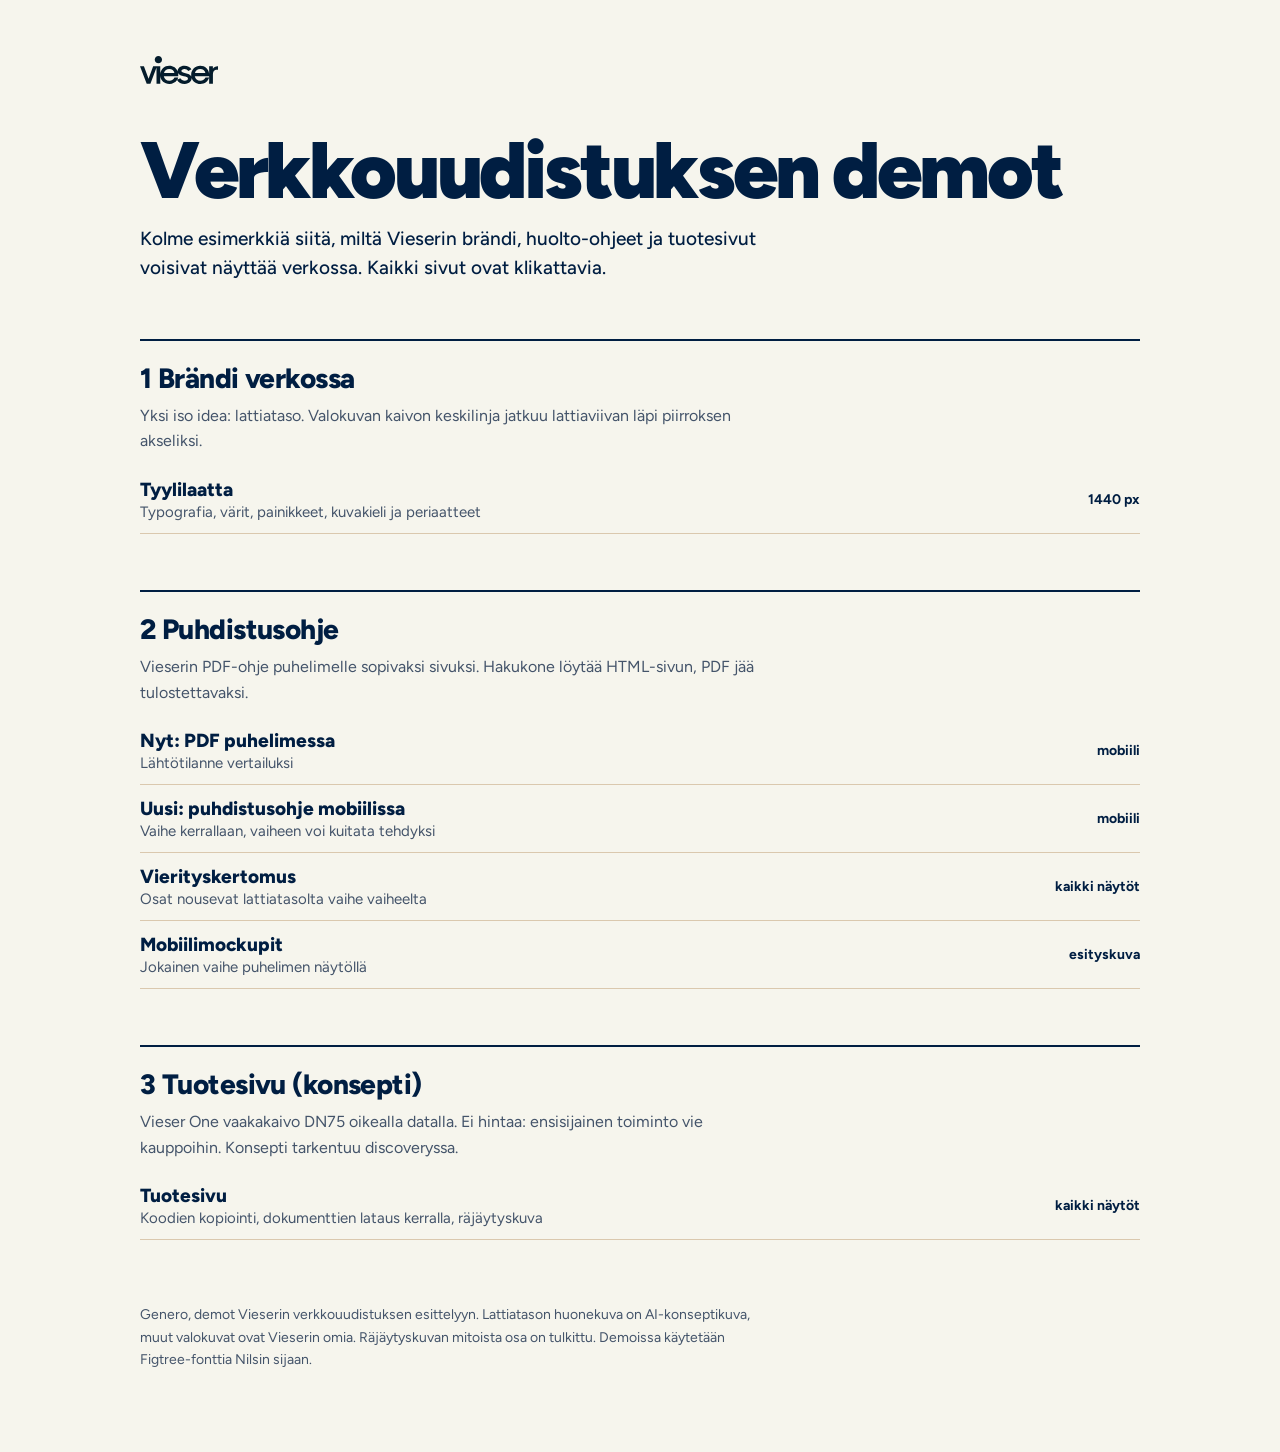
==== index.html @ a3907e9c "Vieser pitch-demot: tyylilaatta, puhdistusohje ja tuotesivun konsepti Co-Authored-By: Claude Opus 5." ====
<!doctype html>
<html lang="fi">
<head>
<meta charset="utf-8">
<meta name="robots" content="noindex, nofollow">
<meta name="viewport" content="width=device-width, initial-scale=1">
<title>Vieser, verkkouudistuksen demot</title>
<link rel="stylesheet" href="https://fonts.googleapis.com/css2?family=Figtree:wght@400;500;700;800;900&display=swap">
<style>
:root{--blue:#001e42;--sand:#f6f5ed;--dune:#dac8ae;--muted:#44546a;--mahogany:#993300}
*{box-sizing:border-box}
body{margin:0;background:var(--sand);color:var(--blue);font-family:Figtree,'Trebuchet MS',sans-serif}
main{max-width:1040px;margin:0 auto;padding:56px 20px 80px}
img.logo{height:28px;width:auto;display:block}
h1{margin:48px 0 16px;font-size:clamp(40px,7vw,80px);line-height:.95;font-weight:900;letter-spacing:-.04em}
.lead{margin:0;max-width:36em;font-size:19px;line-height:1.55;font-weight:500}
section{margin-top:56px;border-top:2px solid var(--blue);padding-top:20px}
h2{margin:0 0 8px;font-size:28px;font-weight:800;letter-spacing:-.02em}
section>p{margin:0 0 12px;max-width:40em;font-size:16px;line-height:1.6;color:var(--muted)}
ul{list-style:none;margin:0;padding:0}
li{border-bottom:1px solid var(--dune)}
li a{display:grid;grid-template-columns:minmax(0,1fr) auto;gap:16px;align-items:center;min-height:64px;padding:12px 0;color:var(--blue);text-decoration:none}
li a strong{font-size:19px;font-weight:800}
li a span{display:block;font-size:15px;color:var(--muted);margin-top:2px}
li a em{font-style:normal;font-size:14px;font-weight:700;white-space:nowrap}
li a:hover strong{text-decoration:underline;text-decoration-color:var(--mahogany);text-decoration-thickness:2px;text-underline-offset:5px}
li a:focus-visible{outline:none;box-shadow:0 0 0 3px var(--blue)}
footer{margin-top:64px;font-size:14px;line-height:1.6;color:var(--muted);max-width:44em}
</style>
</head>
<body>
<main>
  <img class="logo" src="img/bbff548fc7da4a5ddc5f29400d6f3d65.svg" alt="Vieser">
  <h1>Verkkouudistuksen demot</h1>
  <p class="lead">Kolme esimerkkiä siitä, miltä Vieserin brändi, huolto-ohjeet ja tuotesivut voisivat näyttää verkossa. Kaikki sivut ovat klikattavia.</p>

  <section>
    <h2>1 Brändi verkossa</h2>
    <p>Yksi iso idea: lattiataso. Valokuvan kaivon keskilinja jatkuu lattiaviivan läpi piirroksen akseliksi.</p>
    <ul>
      <li><a href="Main.dc.html"><div><strong>Tyylilaatta</strong><span>Typografia, värit, painikkeet, kuvakieli ja periaatteet</span></div><em>1440 px</em></a></li>
    </ul>
  </section>

  <section>
    <h2>2 Puhdistusohje</h2>
    <p>Vieserin PDF-ohje puhelimelle sopivaksi sivuksi. Hakukone löytää HTML-sivun, PDF jää tulostettavaksi.</p>
    <ul>
      <li><a href="Ohje-nyt.dc.html"><div><strong>Nyt: PDF puhelimessa</strong><span>Lähtötilanne vertailuksi</span></div><em>mobiili</em></a></li>
      <li><a href="Ohje.dc.html"><div><strong>Uusi: puhdistusohje mobiilissa</strong><span>Vaihe kerrallaan, vaiheen voi kuitata tehdyksi</span></div><em>mobiili</em></a></li>
      <li><a href="Ohje-scrolly.dc.html"><div><strong>Vierityskertomus</strong><span>Osat nousevat lattiatasolta vaihe vaiheelta</span></div><em>kaikki näytöt</em></a></li>
      <li><a href="Mobiilimockupit.dc.html"><div><strong>Mobiilimockupit</strong><span>Jokainen vaihe puhelimen näytöllä</span></div><em>esityskuva</em></a></li>
    </ul>
  </section>

  <section>
    <h2>3 Tuotesivu (konsepti)</h2>
    <p>Vieser One vaakakaivo DN75 oikealla datalla. Ei hintaa: ensisijainen toiminto vie kauppoihin. Konsepti tarkentuu discoveryssa.</p>
    <ul>
      <li><a href="Tuote.dc.html"><div><strong>Tuotesivu</strong><span>Koodien kopiointi, dokumenttien lataus kerralla, räjäytyskuva</span></div><em>kaikki näytöt</em></a></li>
    </ul>
  </section>

  <footer>Genero, demot Vieserin verkkouudistuksen esittelyyn. Lattiatason huonekuva on AI-konseptikuva, muut valokuvat ovat Vieserin omia. Räjäytyskuvan mitoista osa on tulkittu. Demoissa käytetään Figtree-fonttia Nilsin sijaan.</footer>
</main>
</body>
</html>
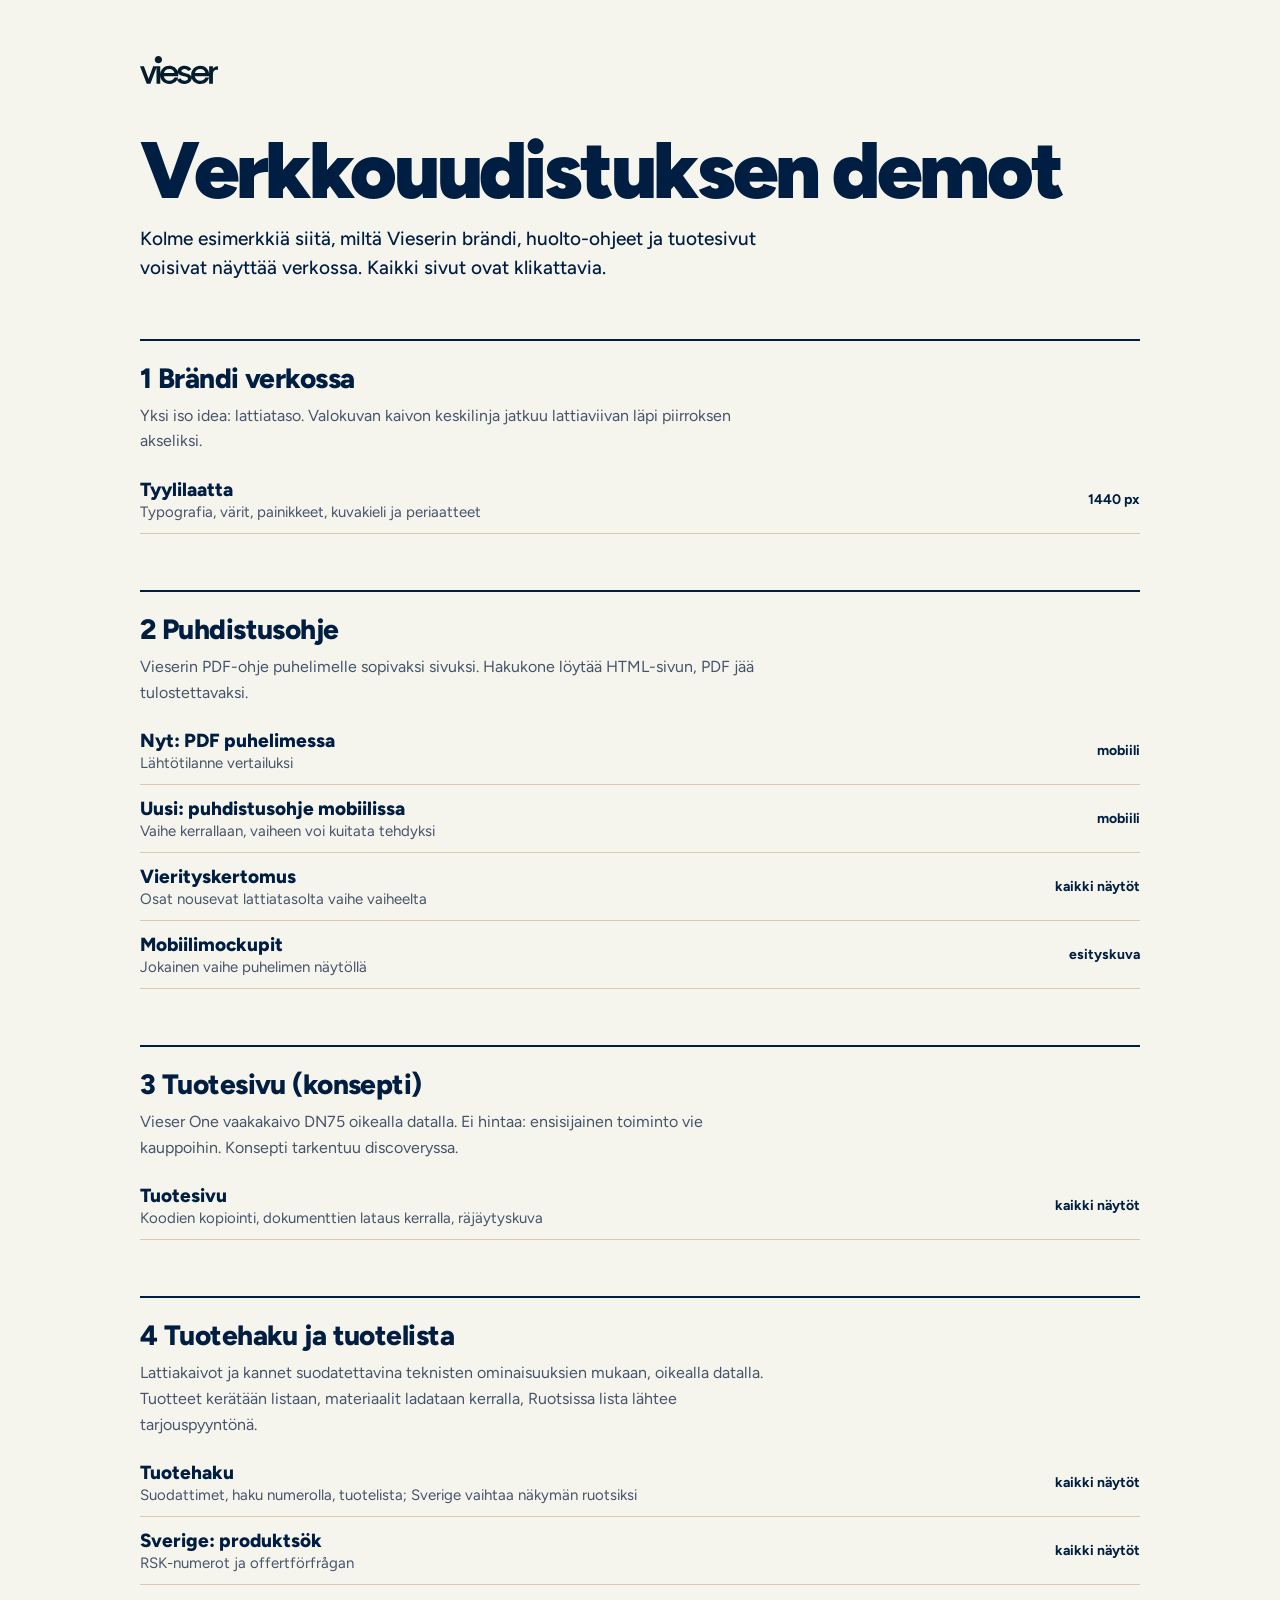
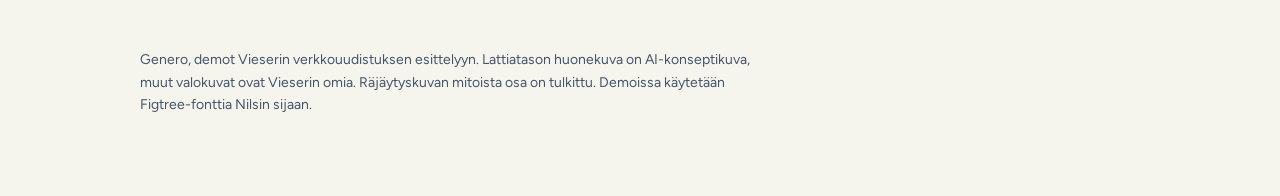
==== commit 9b5d0802: "Tuotehaku ja tuotelista (FI ja SE) demosivulle Co-Authored-By: Claude Opus 5.5 <noreply@anthropic.co" ====
--- a/index.html
+++ b/index.html
@@ -61,6 +61,15 @@
     </ul>
   </section>
 
+  <section>
+    <h2>4 Tuotehaku ja tuotelista</h2>
+    <p>Lattiakaivot ja kannet suodatettavina teknisten ominaisuuksien mukaan, oikealla datalla. Tuotteet kerätään listaan, materiaalit ladataan kerralla, Ruotsissa lista lähtee tarjouspyyntönä.</p>
+    <ul>
+      <li><a href="Tuotehaku.dc.html"><div><strong>Tuotehaku</strong><span>Suodattimet, haku numerolla, tuotelista; Sverige vaihtaa näkymän ruotsiksi</span></div><em>kaikki näytöt</em></a></li>
+      <li><a href="Tuotehaku-SE.dc.html"><div><strong>Sverige: produktsök</strong><span>RSK-numerot ja offertförfrågan</span></div><em>kaikki näytöt</em></a></li>
+    </ul>
+  </section>
+
   <footer>Genero, demot Vieserin verkkouudistuksen esittelyyn. Lattiatason huonekuva on AI-konseptikuva, muut valokuvat ovat Vieserin omia. Räjäytyskuvan mitoista osa on tulkittu. Demoissa käytetään Figtree-fonttia Nilsin sijaan.</footer>
 </main>
 </body>
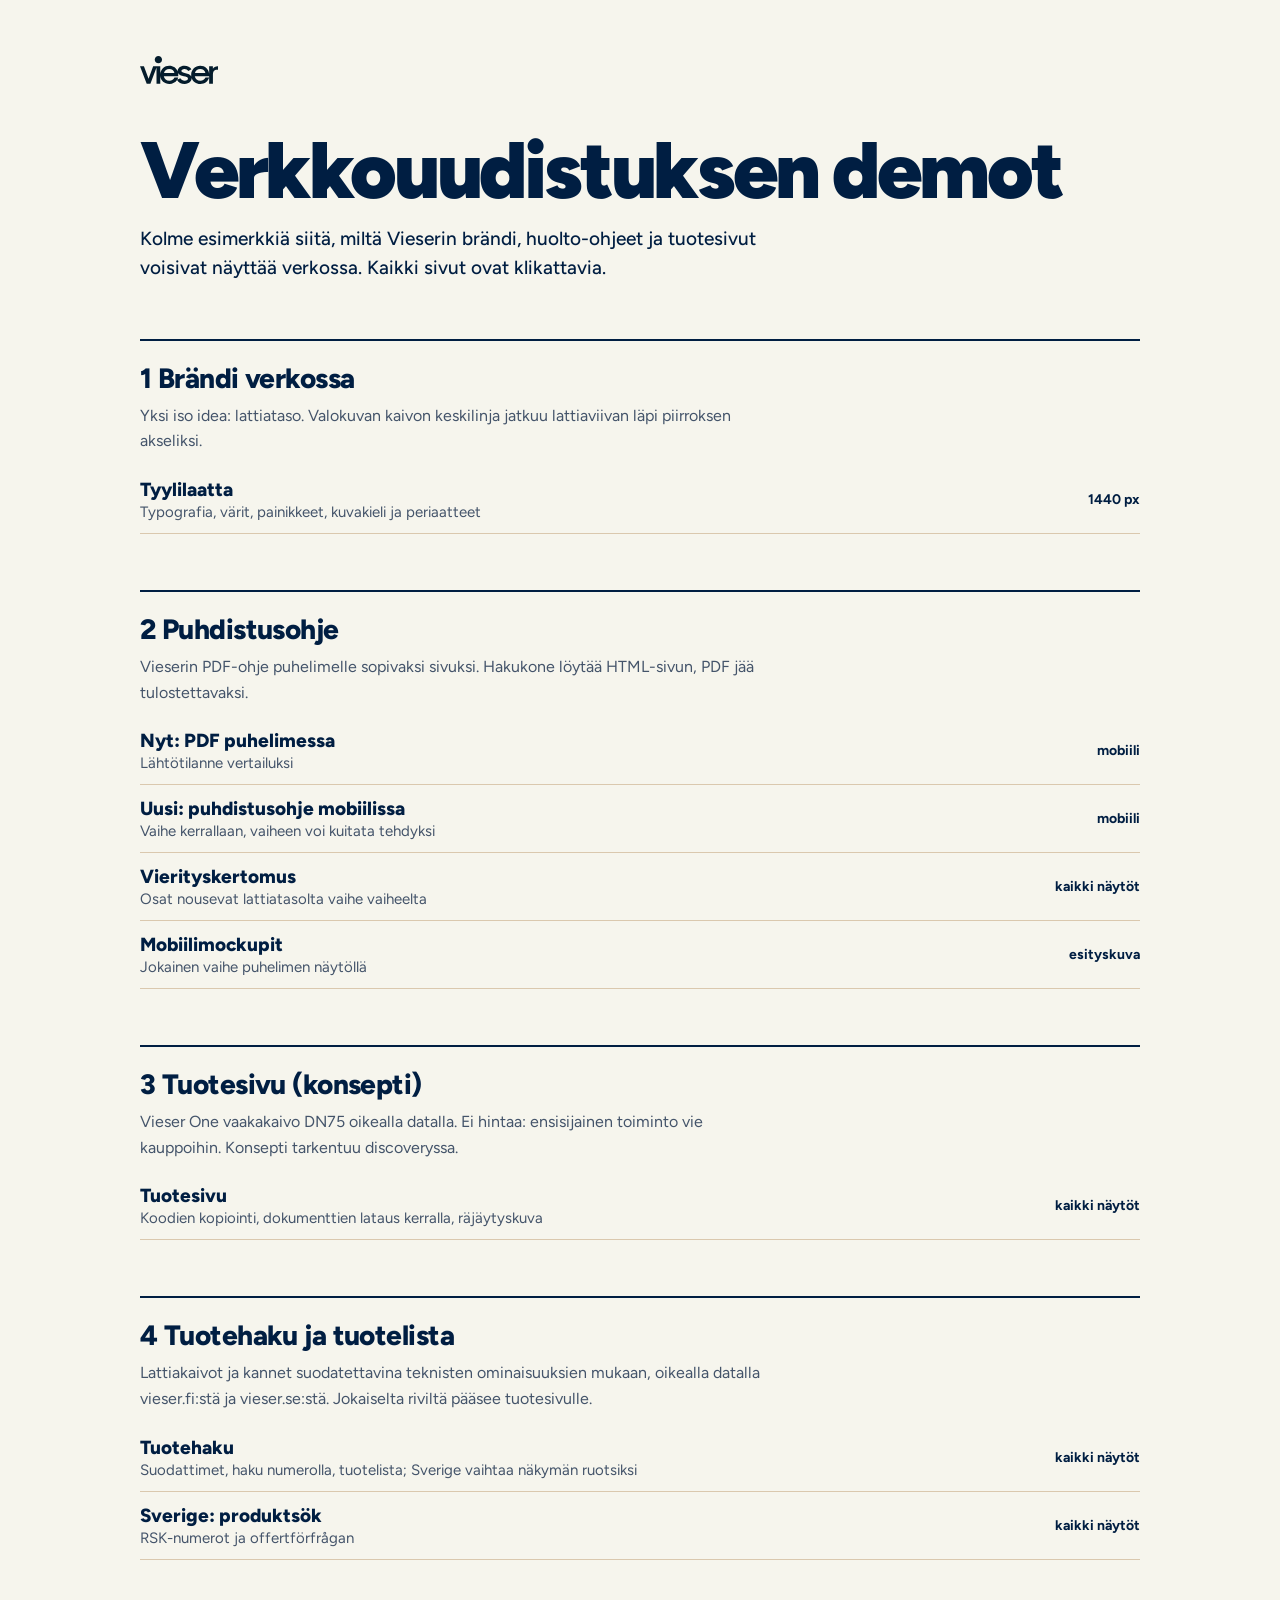
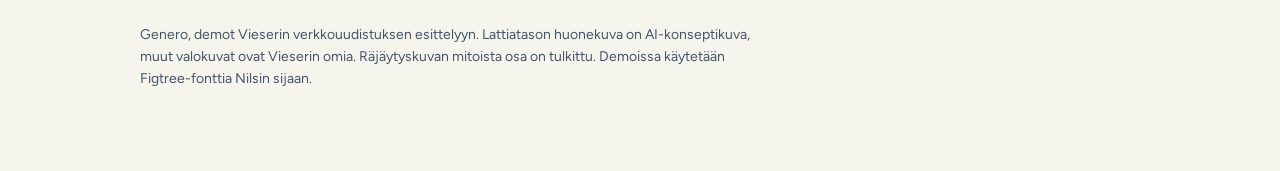
==== commit e68423f4: "Tuotehaku: rivit linkkeinä tuotesivulle; etusivun kuvaus ajan tasalle Co-Authored-By: Claude Opus 5." ====
--- a/index.html
+++ b/index.html
@@ -63,7 +63,7 @@
 
   <section>
     <h2>4 Tuotehaku ja tuotelista</h2>
-    <p>Lattiakaivot ja kannet suodatettavina teknisten ominaisuuksien mukaan, oikealla datalla. Tuotteet kerätään listaan, materiaalit ladataan kerralla, Ruotsissa lista lähtee tarjouspyyntönä.</p>
+    <p>Lattiakaivot ja kannet suodatettavina teknisten ominaisuuksien mukaan, oikealla datalla vieser.fi:stä ja vieser.se:stä. Jokaiselta riviltä pääsee tuotesivulle.</p>
     <ul>
       <li><a href="Tuotehaku.dc.html"><div><strong>Tuotehaku</strong><span>Suodattimet, haku numerolla, tuotelista; Sverige vaihtaa näkymän ruotsiksi</span></div><em>kaikki näytöt</em></a></li>
       <li><a href="Tuotehaku-SE.dc.html"><div><strong>Sverige: produktsök</strong><span>RSK-numerot ja offertförfrågan</span></div><em>kaikki näytöt</em></a></li>
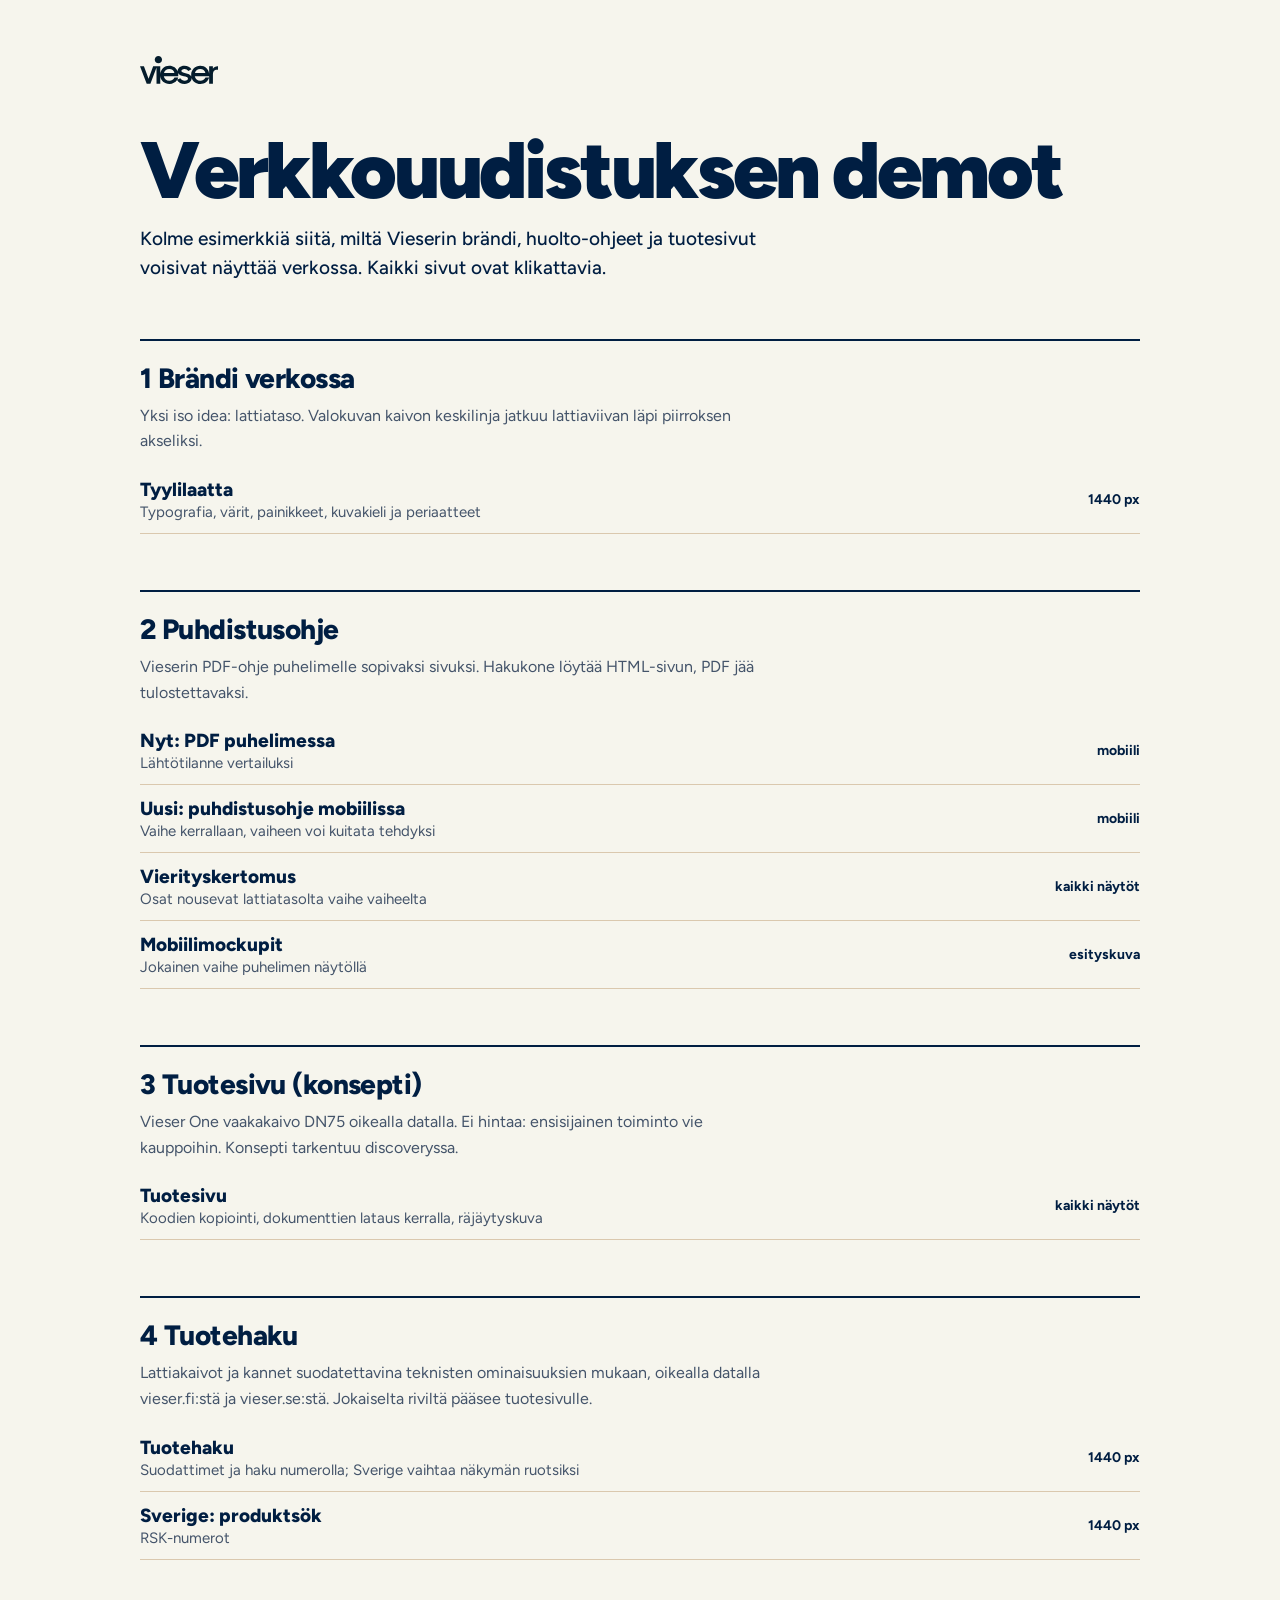
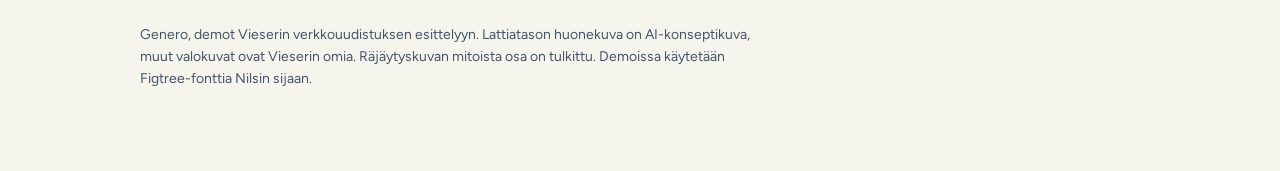
==== commit f10556a3: "Etusivu: tuotehaun kuvaus ilman tuotelistaa Co-Authored-By: Claude Opus 5.5 <noreply@anthropic.com>" ====
--- a/index.html
+++ b/index.html
@@ -62,11 +62,11 @@
   </section>
 
   <section>
-    <h2>4 Tuotehaku ja tuotelista</h2>
+    <h2>4 Tuotehaku</h2>
     <p>Lattiakaivot ja kannet suodatettavina teknisten ominaisuuksien mukaan, oikealla datalla vieser.fi:stä ja vieser.se:stä. Jokaiselta riviltä pääsee tuotesivulle.</p>
     <ul>
-      <li><a href="Tuotehaku.dc.html"><div><strong>Tuotehaku</strong><span>Suodattimet, haku numerolla, tuotelista; Sverige vaihtaa näkymän ruotsiksi</span></div><em>kaikki näytöt</em></a></li>
-      <li><a href="Tuotehaku-SE.dc.html"><div><strong>Sverige: produktsök</strong><span>RSK-numerot ja offertförfrågan</span></div><em>kaikki näytöt</em></a></li>
+      <li><a href="Tuotehaku.dc.html"><div><strong>Tuotehaku</strong><span>Suodattimet ja haku numerolla; Sverige vaihtaa näkymän ruotsiksi</span></div><em>1440 px</em></a></li>
+      <li><a href="Tuotehaku-SE.dc.html"><div><strong>Sverige: produktsök</strong><span>RSK-numerot</span></div><em>1440 px</em></a></li>
     </ul>
   </section>
 
